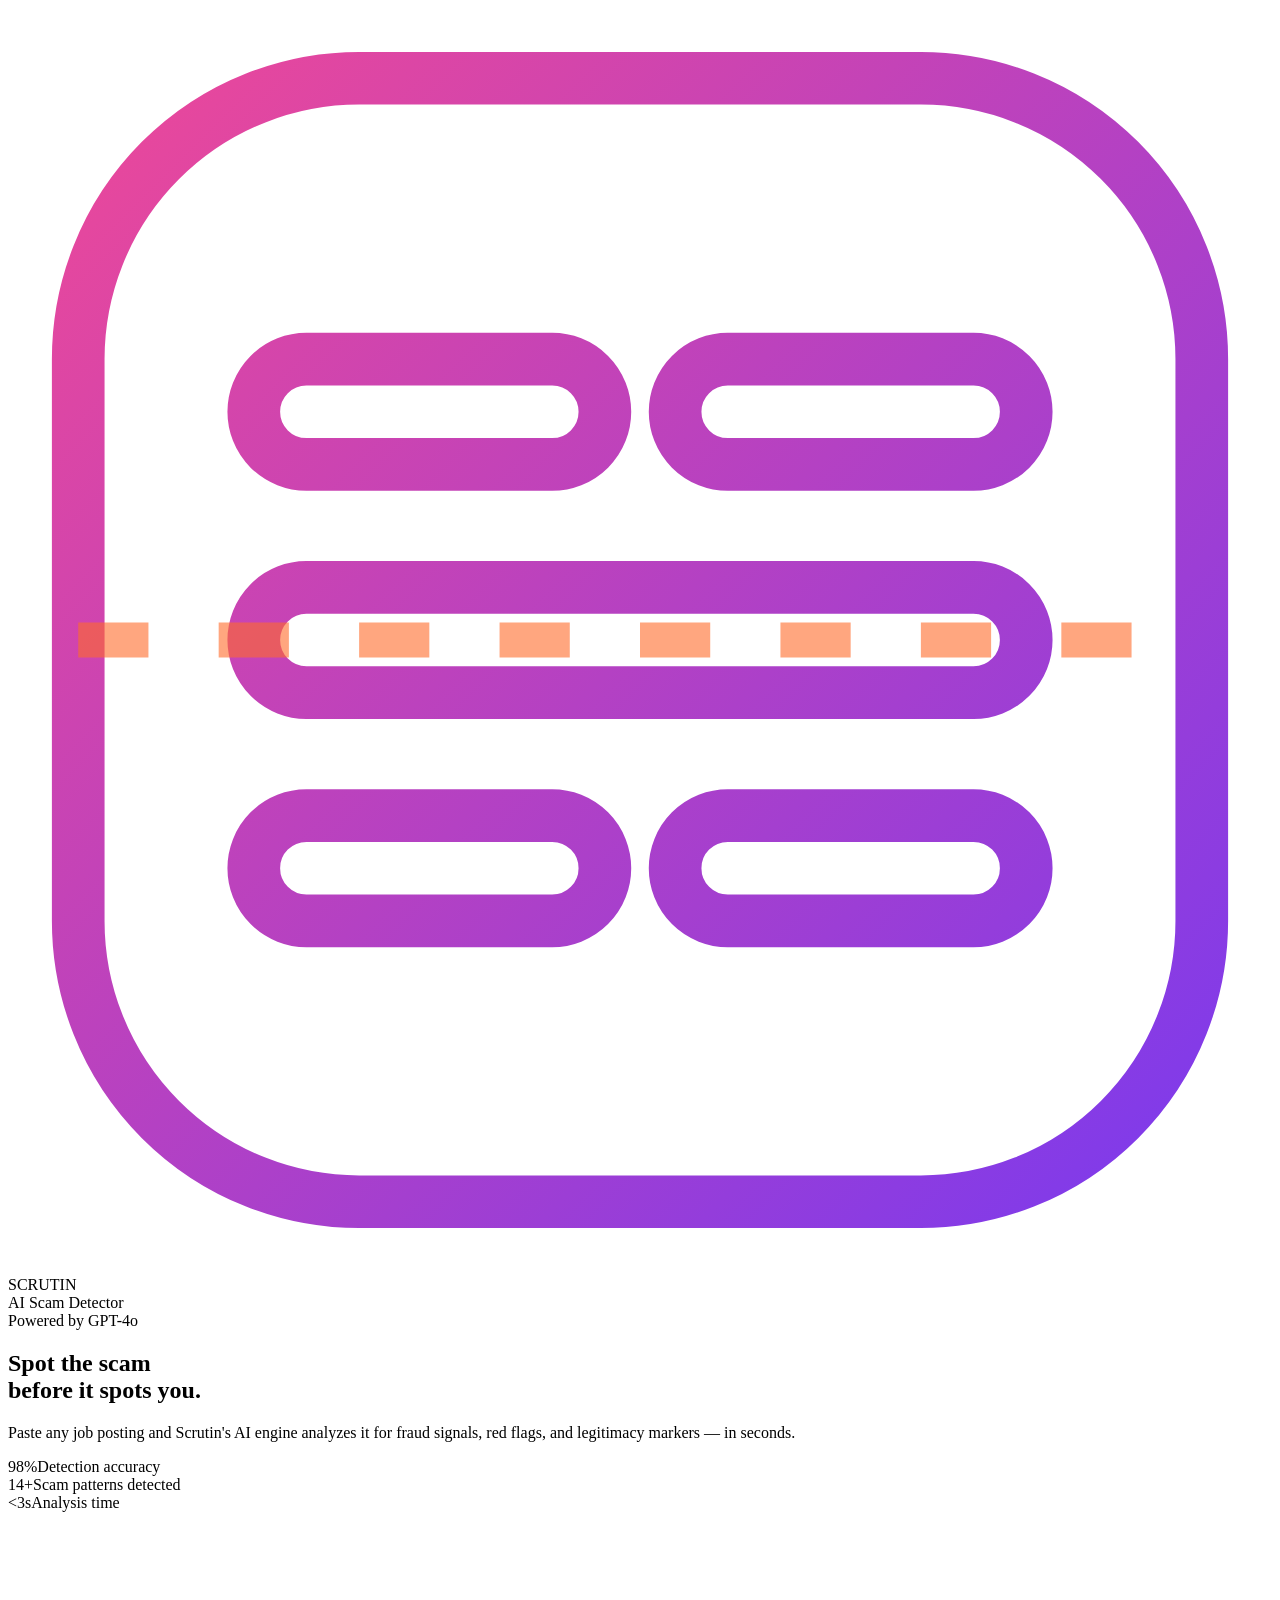
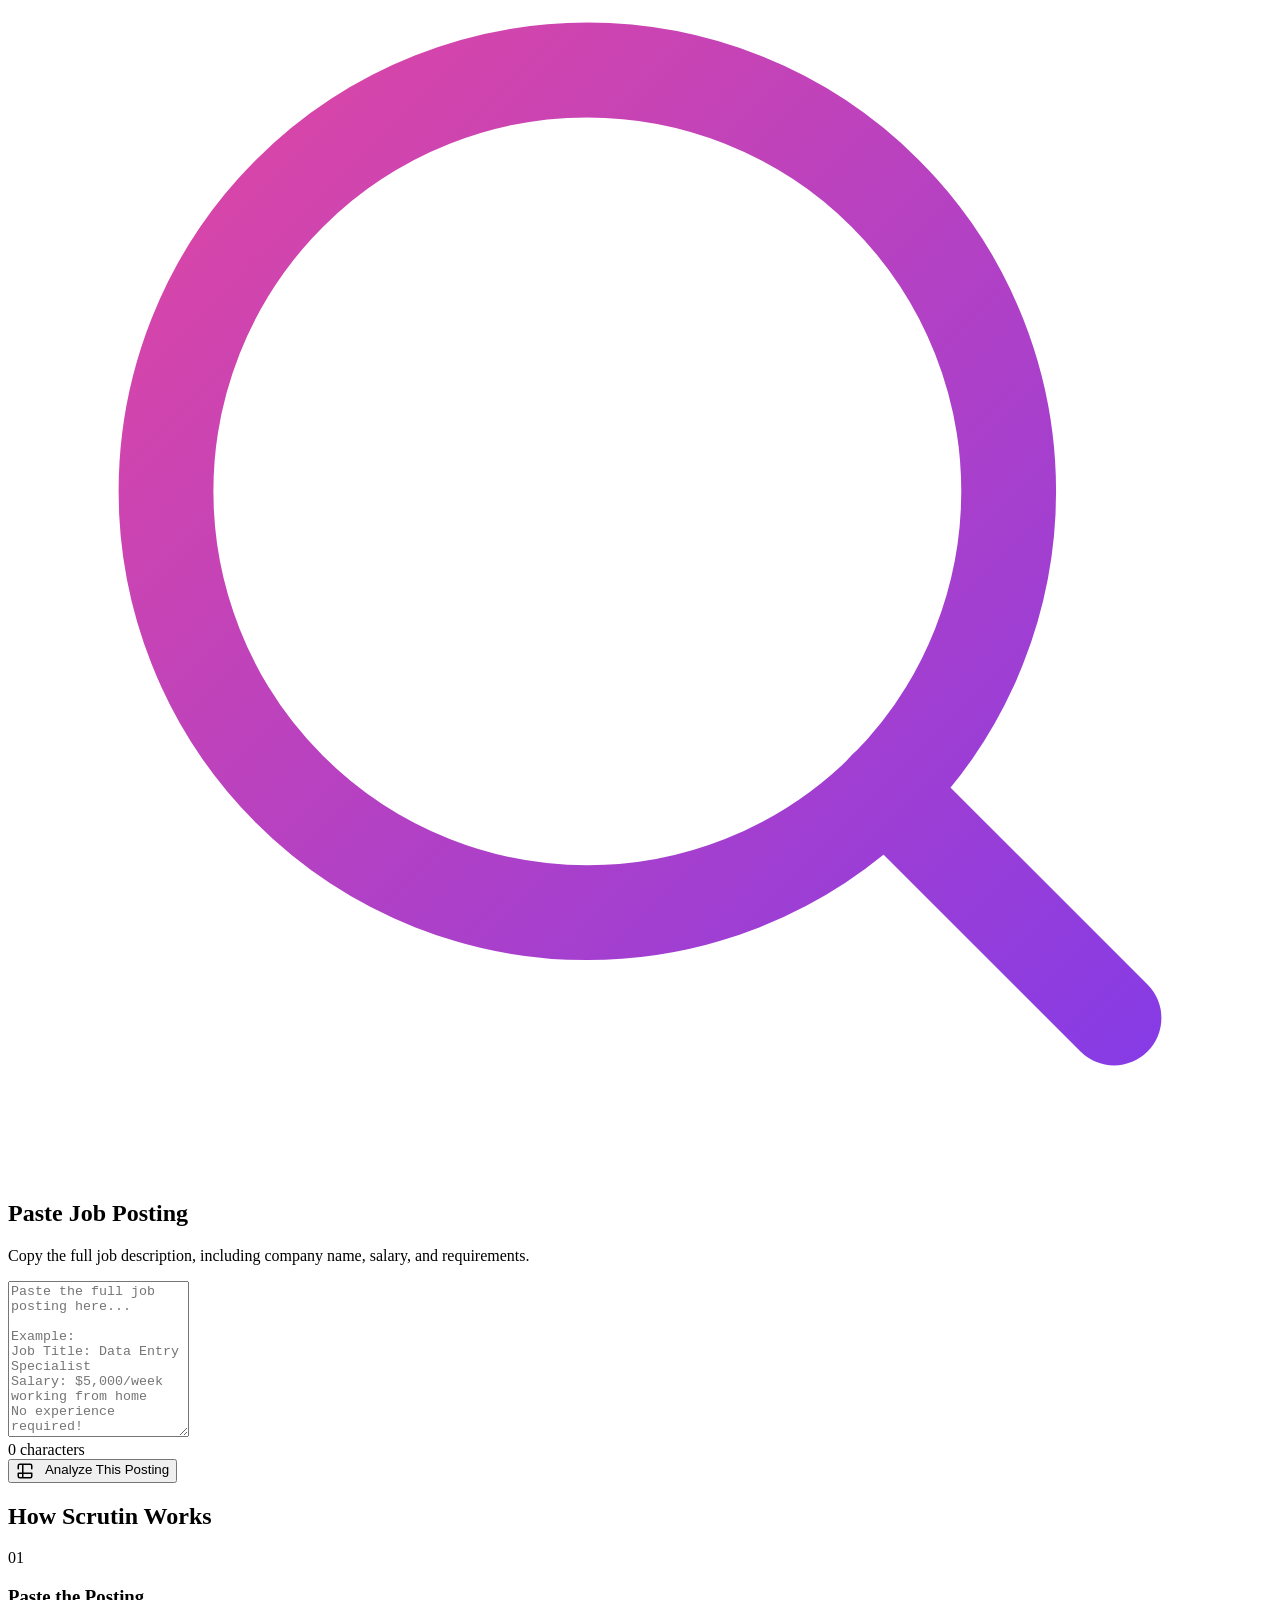
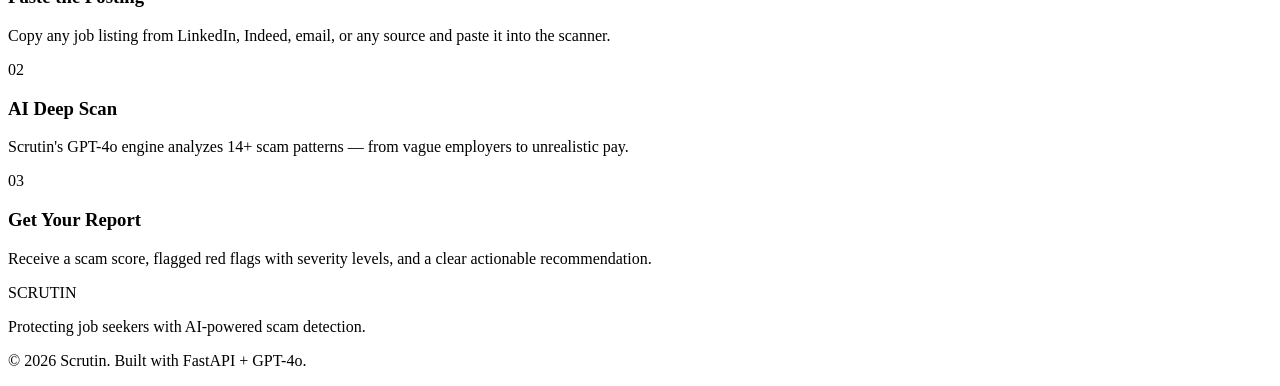
==== app/templates/index.html @ 348db533 "feat: Scrutin — AI-powered job scam detector (FastAPI + GPT-4o)" ====
<!DOCTYPE html>
<html lang="en">
<head>
  <meta charset="UTF-8" />
  <meta name="viewport" content="width=device-width, initial-scale=1.0" />
  <title>Scrutin — Spot the Scam Before It Spots You</title>
  <link rel="stylesheet" href="/static/styles.css" />
  <link rel="preconnect" href="https://fonts.googleapis.com" />
  <link rel="preconnect" href="https://fonts.gstatic.com" crossorigin />
  <link href="https://fonts.googleapis.com/css2?family=Space+Grotesk:wght@400;500;600;700&family=Inter:wght@300;400;500;600&family=Rajdhani:wght@600;700&display=swap" rel="stylesheet" />
</head>
<body>

  <!-- Background grid -->
  <div class="bg-grid"></div>

  <!-- Nav -->
  <nav class="nav">
    <div class="nav-inner">
      <div class="nav-logo">
        <svg viewBox="0 0 36 36" fill="none" xmlns="http://www.w3.org/2000/svg" class="logo-icon">
          <rect x="2" y="2" width="32" height="32" rx="8" stroke="url(#lg)" stroke-width="1.5"/>
          <rect x="7" y="10" width="10" height="3" rx="1.5" stroke="url(#lg)" stroke-width="1.5"/>
          <rect x="19" y="10" width="10" height="3" rx="1.5" stroke="url(#lg)" stroke-width="1.5"/>
          <rect x="7" y="16.5" width="22" height="3" rx="1.5" stroke="url(#lg)" stroke-width="1.5"/>
          <rect x="7" y="23" width="10" height="3" rx="1.5" stroke="url(#lg)" stroke-width="1.5"/>
          <rect x="19" y="23" width="10" height="3" rx="1.5" stroke="url(#lg)" stroke-width="1.5"/>
          <line x1="2" y1="18" x2="34" y2="18" stroke="#FF6B2B" stroke-width="1" stroke-dasharray="2 2" opacity="0.6"/>
          <defs>
            <linearGradient id="lg" x1="2" y1="2" x2="34" y2="34" gradientUnits="userSpaceOnUse">
              <stop offset="0%" stop-color="#EC4899"/>
              <stop offset="100%" stop-color="#7C3AED"/>
            </linearGradient>
          </defs>
        </svg>
        <span class="logo-text">SCRUTIN</span>
      </div>
      <div class="nav-tag">AI Scam Detector</div>
    </div>
  </nav>

  <!-- Hero -->
  <section class="hero">
    <div class="hero-inner">
      <div class="hero-badge">
        <span class="badge-dot"></span>
        Powered by GPT-4o
      </div>
      <h1 class="hero-title">
        Spot the scam<br/>
        <span class="gradient-text">before it spots you.</span>
      </h1>
      <p class="hero-sub">
        Paste any job posting and Scrutin's AI engine analyzes it for fraud signals,
        red flags, and legitimacy markers — in seconds.
      </p>
      <div class="hero-stats">
        <div class="stat"><span class="stat-num">98%</span><span class="stat-label">Detection accuracy</span></div>
        <div class="stat-divider"></div>
        <div class="stat"><span class="stat-num">14+</span><span class="stat-label">Scam patterns detected</span></div>
        <div class="stat-divider"></div>
        <div class="stat"><span class="stat-num">&lt;3s</span><span class="stat-label">Analysis time</span></div>
      </div>
    </div>
  </section>

  <!-- Scanner -->
  <section class="scanner-section">
    <div class="scanner-card">
      <div class="scanner-header">
        <div class="scanner-title-row">
          <svg class="scan-icon" viewBox="0 0 24 24" fill="none" stroke="url(#iconGrad)" stroke-width="1.8" stroke-linecap="round" stroke-linejoin="round">
            <circle cx="11" cy="11" r="8"/>
            <line x1="21" y1="21" x2="16.65" y2="16.65"/>
            <defs>
              <linearGradient id="iconGrad" x1="0" y1="0" x2="24" y2="24" gradientUnits="userSpaceOnUse">
                <stop offset="0%" stop-color="#EC4899"/>
                <stop offset="100%" stop-color="#7C3AED"/>
              </linearGradient>
            </defs>
          </svg>
          <h2 class="scanner-title">Paste Job Posting</h2>
        </div>
        <p class="scanner-sub">Copy the full job description, including company name, salary, and requirements.</p>
      </div>

      <textarea
        id="postingInput"
        class="posting-input"
        placeholder="Paste the full job posting here...

Example:
Job Title: Data Entry Specialist
Salary: $5,000/week working from home
No experience required! 
Contact us at jobs.hiring2024@gmail.com
We need your SSN and bank details to process your application..."
        rows="10"
      ></textarea>

      <div class="char-count" id="charCount">0 characters</div>

      <button class="analyze-btn" id="analyzeBtn" onclick="analyzePosting()">
        <span id="btnText">
          <svg viewBox="0 0 24 24" fill="none" stroke="currentColor" stroke-width="2" stroke-linecap="round" stroke-linejoin="round" style="width:18px;height:18px;display:inline-block;vertical-align:middle;margin-right:8px;">
            <path d="M9 3H5a2 2 0 0 0-2 2v4m6-6h10a2 2 0 0 1 2 2v4M9 3v18m0 0h10a2 2 0 0 0 2-2v-4M9 21H5a2 2 0 0 1-2-2v-4m0 0h18"/>
          </svg>
          Analyze This Posting
        </span>
        <span id="btnLoading" style="display:none;">
          <span class="spinner"></span> Scanning...
        </span>
      </button>
    </div>
  </section>

  <!-- Results -->
  <section class="results-section" id="resultsSection" style="display:none;">
    <div class="results-inner" id="resultsInner"></div>
  </section>

  <!-- How it works -->
  <section class="how-section">
    <div class="how-inner">
      <h2 class="how-title">How Scrutin Works</h2>
      <div class="how-grid">
        <div class="how-card">
          <div class="how-num">01</div>
          <h3>Paste the Posting</h3>
          <p>Copy any job listing from LinkedIn, Indeed, email, or any source and paste it into the scanner.</p>
        </div>
        <div class="how-card">
          <div class="how-num">02</div>
          <h3>AI Deep Scan</h3>
          <p>Scrutin's GPT-4o engine analyzes 14+ scam patterns — from vague employers to unrealistic pay.</p>
        </div>
        <div class="how-card">
          <div class="how-num">03</div>
          <h3>Get Your Report</h3>
          <p>Receive a scam score, flagged red flags with severity levels, and a clear actionable recommendation.</p>
        </div>
      </div>
    </div>
  </section>

  <!-- Footer -->
  <footer class="footer">
    <div class="footer-inner">
      <div class="footer-logo">
        <span class="logo-text" style="font-size:1rem;">SCRUTIN</span>
      </div>
      <p class="footer-sub">Protecting job seekers with AI-powered scam detection.</p>
      <p class="footer-copy">© 2026 Scrutin. Built with FastAPI + GPT-4o.</p>
    </div>
  </footer>

  <script src="/static/app.js"></script>
</body>
</html>
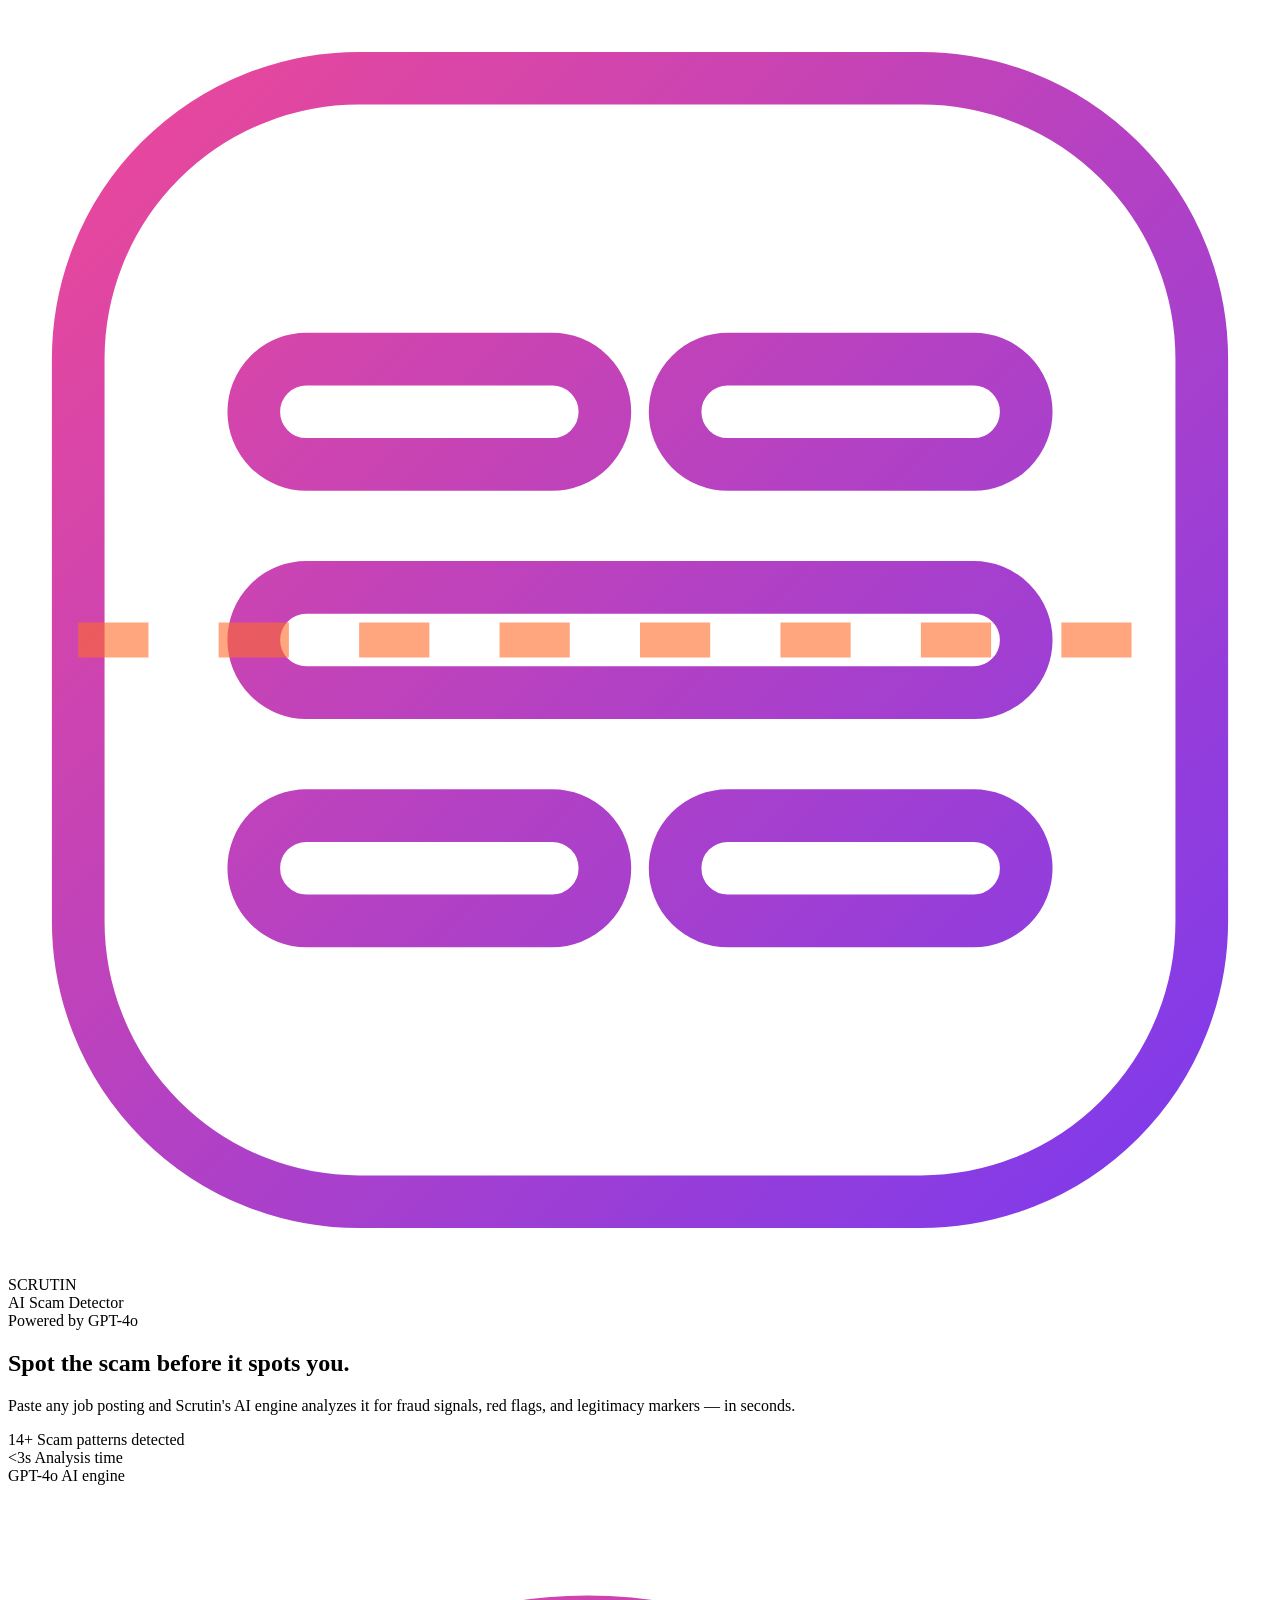
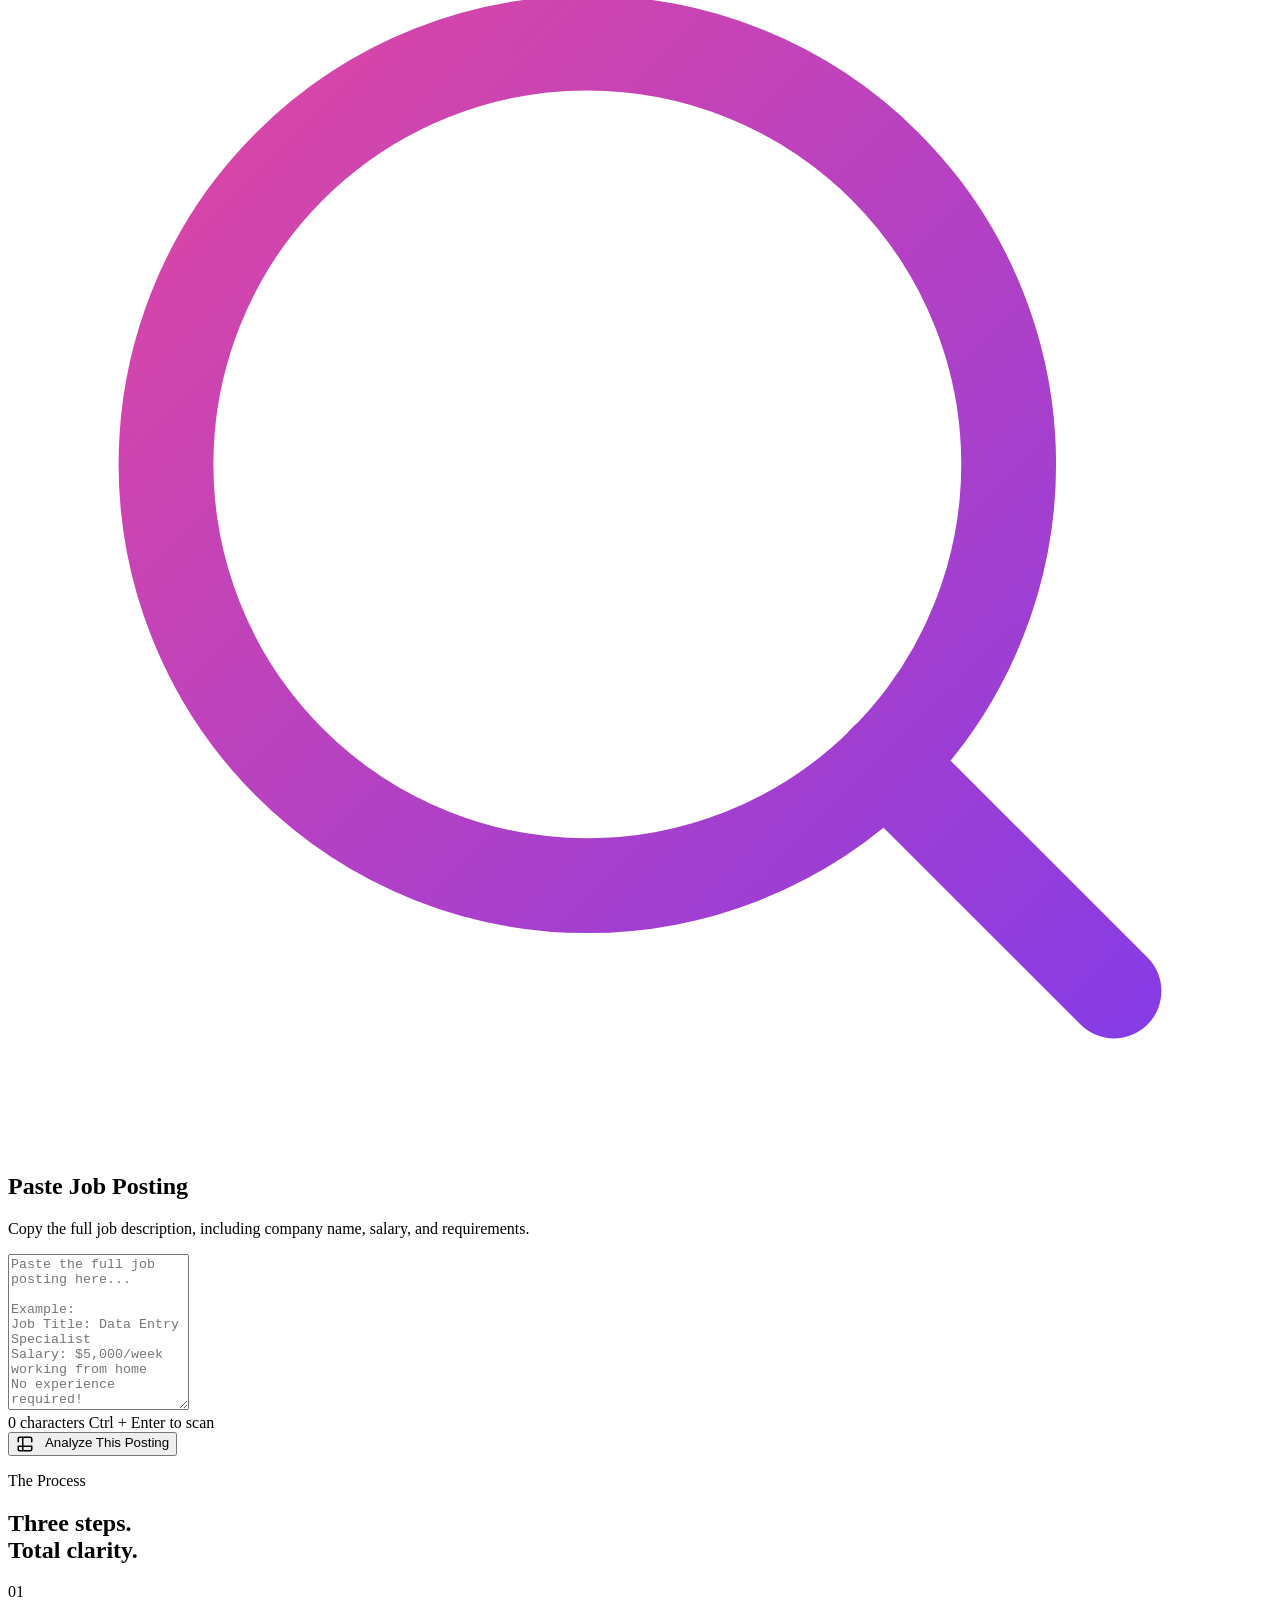
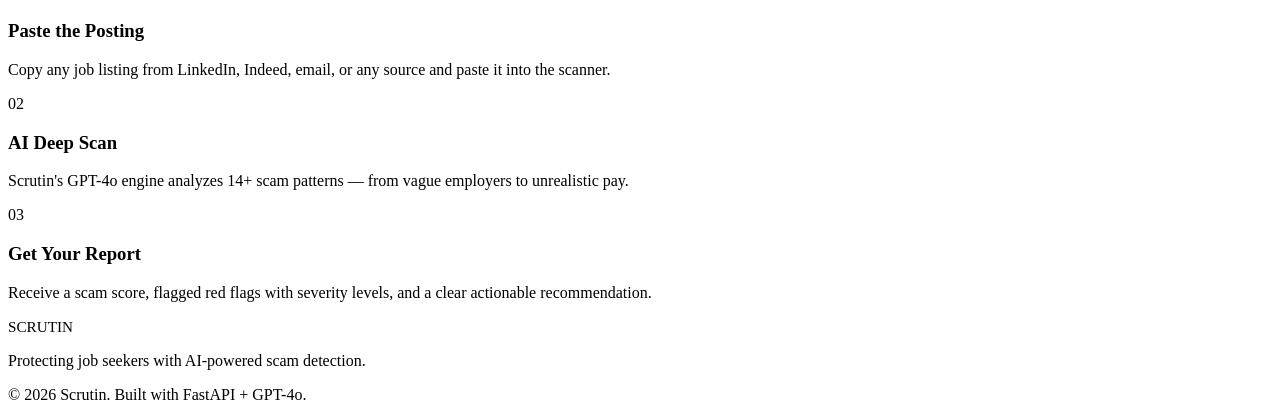
==== commit 71ea72a3: "feat: editorial redesign — split hero layout, new design system - Split grid hero: massive headline " ====
--- a/app/templates/index.html
+++ b/app/templates/index.html
@@ -4,6 +4,7 @@
   <meta charset="UTF-8" />
   <meta name="viewport" content="width=device-width, initial-scale=1.0" />
   <title>Scrutin — Spot the Scam Before It Spots You</title>
+  <meta name="description" content="Scrutin uses GPT-4o to analyze job postings for scam signals, red flags, and legitimacy markers in seconds." />
   <link rel="stylesheet" href="/static/styles.css" />
   <link rel="preconnect" href="https://fonts.googleapis.com" />
   <link rel="preconnect" href="https://fonts.gstatic.com" crossorigin />
@@ -11,118 +12,134 @@
 </head>
 <body>
 
-  <!-- Background grid -->
-  <div class="bg-grid"></div>
-
   <!-- Nav -->
   <nav class="nav">
-    <div class="nav-inner">
-      <div class="nav-logo">
-        <svg viewBox="0 0 36 36" fill="none" xmlns="http://www.w3.org/2000/svg" class="logo-icon">
-          <rect x="2" y="2" width="32" height="32" rx="8" stroke="url(#lg)" stroke-width="1.5"/>
-          <rect x="7" y="10" width="10" height="3" rx="1.5" stroke="url(#lg)" stroke-width="1.5"/>
-          <rect x="19" y="10" width="10" height="3" rx="1.5" stroke="url(#lg)" stroke-width="1.5"/>
-          <rect x="7" y="16.5" width="22" height="3" rx="1.5" stroke="url(#lg)" stroke-width="1.5"/>
-          <rect x="7" y="23" width="10" height="3" rx="1.5" stroke="url(#lg)" stroke-width="1.5"/>
-          <rect x="19" y="23" width="10" height="3" rx="1.5" stroke="url(#lg)" stroke-width="1.5"/>
-          <line x1="2" y1="18" x2="34" y2="18" stroke="#FF6B2B" stroke-width="1" stroke-dasharray="2 2" opacity="0.6"/>
-          <defs>
-            <linearGradient id="lg" x1="2" y1="2" x2="34" y2="34" gradientUnits="userSpaceOnUse">
-              <stop offset="0%" stop-color="#EC4899"/>
-              <stop offset="100%" stop-color="#7C3AED"/>
-            </linearGradient>
-          </defs>
-        </svg>
-        <span class="logo-text">SCRUTIN</span>
-      </div>
-      <div class="nav-tag">AI Scam Detector</div>
+    <div class="nav-logo">
+      <svg viewBox="0 0 36 36" fill="none" xmlns="http://www.w3.org/2000/svg" class="logo-icon" aria-label="Scrutin logo">
+        <rect x="2" y="2" width="32" height="32" rx="8" stroke="url(#lg)" stroke-width="1.5"/>
+        <rect x="7" y="10" width="10" height="3" rx="1.5" stroke="url(#lg)" stroke-width="1.5"/>
+        <rect x="19" y="10" width="10" height="3" rx="1.5" stroke="url(#lg)" stroke-width="1.5"/>
+        <rect x="7" y="16.5" width="22" height="3" rx="1.5" stroke="url(#lg)" stroke-width="1.5"/>
+        <rect x="7" y="23" width="10" height="3" rx="1.5" stroke="url(#lg)" stroke-width="1.5"/>
+        <rect x="19" y="23" width="10" height="3" rx="1.5" stroke="url(#lg)" stroke-width="1.5"/>
+        <line x1="2" y1="18" x2="34" y2="18" stroke="#FF6B2B" stroke-width="1" stroke-dasharray="2 2" opacity="0.6"/>
+        <defs>
+          <linearGradient id="lg" x1="2" y1="2" x2="34" y2="34" gradientUnits="userSpaceOnUse">
+            <stop offset="0%" stop-color="#EC4899"/>
+            <stop offset="100%" stop-color="#7C3AED"/>
+          </linearGradient>
+        </defs>
+      </svg>
+      <span class="logo-text">SCRUTIN</span>
     </div>
+    <div class="nav-tag">AI Scam Detector</div>
   </nav>
 
-  <!-- Hero -->
+  <!-- Hero — split layout -->
   <section class="hero">
-    <div class="hero-inner">
+
+    <!-- Left panel: headline -->
+    <div class="hero-left">
       <div class="hero-badge">
         <span class="badge-dot"></span>
         Powered by GPT-4o
       </div>
+
       <h1 class="hero-title">
-        Spot the scam<br/>
-        <span class="gradient-text">before it spots you.</span>
+        Spot the scam
+        <span class="hero-title-accent">before it spots you.</span>
       </h1>
+
       <p class="hero-sub">
         Paste any job posting and Scrutin's AI engine analyzes it for fraud signals,
         red flags, and legitimacy markers — in seconds.
       </p>
+
       <div class="hero-stats">
-        <div class="stat"><span class="stat-num">98%</span><span class="stat-label">Detection accuracy</span></div>
-        <div class="stat-divider"></div>
-        <div class="stat"><span class="stat-num">14+</span><span class="stat-label">Scam patterns detected</span></div>
-        <div class="stat-divider"></div>
-        <div class="stat"><span class="stat-num">&lt;3s</span><span class="stat-label">Analysis time</span></div>
+        <div class="stat">
+          <span class="stat-num">14+</span>
+          <span class="stat-label">Scam patterns detected</span>
+        </div>
+        <div class="stat">
+          <span class="stat-num">&lt;3s</span>
+          <span class="stat-label">Analysis time</span>
+        </div>
+        <div class="stat">
+          <span class="stat-num">GPT-4o</span>
+          <span class="stat-label">AI engine</span>
+        </div>
       </div>
     </div>
-  </section>
 
-  <!-- Scanner -->
-  <section class="scanner-section">
-    <div class="scanner-card">
-      <div class="scanner-header">
-        <div class="scanner-title-row">
-          <svg class="scan-icon" viewBox="0 0 24 24" fill="none" stroke="url(#iconGrad)" stroke-width="1.8" stroke-linecap="round" stroke-linejoin="round">
-            <circle cx="11" cy="11" r="8"/>
-            <line x1="21" y1="21" x2="16.65" y2="16.65"/>
-            <defs>
-              <linearGradient id="iconGrad" x1="0" y1="0" x2="24" y2="24" gradientUnits="userSpaceOnUse">
-                <stop offset="0%" stop-color="#EC4899"/>
-                <stop offset="100%" stop-color="#7C3AED"/>
-              </linearGradient>
-            </defs>
-          </svg>
-          <h2 class="scanner-title">Paste Job Posting</h2>
+    <!-- Right panel: scanner card -->
+    <div class="hero-right">
+      <div class="scanner-card">
+        <div class="scanner-header">
+          <div class="scanner-title-row">
+            <svg class="scan-icon" viewBox="0 0 24 24" fill="none" stroke-width="1.8" stroke-linecap="round" stroke-linejoin="round">
+              <defs>
+                <linearGradient id="iconGrad" x1="0" y1="0" x2="24" y2="24" gradientUnits="userSpaceOnUse">
+                  <stop offset="0%" stop-color="#EC4899"/>
+                  <stop offset="100%" stop-color="#7C3AED"/>
+                </linearGradient>
+              </defs>
+              <circle cx="11" cy="11" r="8" stroke="url(#iconGrad)"/>
+              <line x1="21" y1="21" x2="16.65" y2="16.65" stroke="url(#iconGrad)"/>
+            </svg>
+            <h2 class="scanner-title">Paste Job Posting</h2>
+          </div>
+          <p class="scanner-sub">Copy the full job description, including company name, salary, and requirements.</p>
         </div>
-        <p class="scanner-sub">Copy the full job description, including company name, salary, and requirements.</p>
-      </div>
 
-      <textarea
-        id="postingInput"
-        class="posting-input"
-        placeholder="Paste the full job posting here...
+        <textarea
+          id="postingInput"
+          class="posting-input"
+          placeholder="Paste the full job posting here...
 
 Example:
 Job Title: Data Entry Specialist
 Salary: $5,000/week working from home
-No experience required! 
+No experience required!
 Contact us at jobs.hiring2024@gmail.com
 We need your SSN and bank details to process your application..."
-        rows="10"
-      ></textarea>
+          rows="10"
+        ></textarea>
 
-      <div class="char-count" id="charCount">0 characters</div>
+        <div class="input-footer">
+          <span class="char-count" id="charCount">0 characters</span>
+          <span class="hint">Ctrl + Enter to scan</span>
+        </div>
 
-      <button class="analyze-btn" id="analyzeBtn" onclick="analyzePosting()">
-        <span id="btnText">
-          <svg viewBox="0 0 24 24" fill="none" stroke="currentColor" stroke-width="2" stroke-linecap="round" stroke-linejoin="round" style="width:18px;height:18px;display:inline-block;vertical-align:middle;margin-right:8px;">
-            <path d="M9 3H5a2 2 0 0 0-2 2v4m6-6h10a2 2 0 0 1 2 2v4M9 3v18m0 0h10a2 2 0 0 0 2-2v-4M9 21H5a2 2 0 0 1-2-2v-4m0 0h18"/>
-          </svg>
-          Analyze This Posting
-        </span>
-        <span id="btnLoading" style="display:none;">
-          <span class="spinner"></span> Scanning...
-        </span>
-      </button>
+        <button class="analyze-btn" id="analyzeBtn" onclick="analyzePosting()">
+          <span id="btnText">
+            <svg viewBox="0 0 24 24" fill="none" stroke="currentColor" stroke-width="2" stroke-linecap="round" stroke-linejoin="round" style="width:18px;height:18px;display:inline-block;vertical-align:middle;margin-right:8px;">
+              <path d="M9 3H5a2 2 0 0 0-2 2v4m6-6h10a2 2 0 0 1 2 2v4M9 3v18m0 0h10a2 2 0 0 0 2-2v-4M9 21H5a2 2 0 0 1-2-2v-4m0 0h18"/>
+            </svg>
+            Analyze This Posting
+          </span>
+          <span id="btnLoading" style="display:none;">
+            <span class="spinner"></span> Scanning...
+          </span>
+        </button>
+      </div>
     </div>
   </section>
 
   <!-- Results -->
   <section class="results-section" id="resultsSection" style="display:none;">
-    <div class="results-inner" id="resultsInner"></div>
+    <div class="results-inner" id="resultsInner">
+      <div class="results-header">
+        <h2>Analysis Report</h2>
+        <div class="results-divider"></div>
+      </div>
+    </div>
   </section>
 
   <!-- How it works -->
   <section class="how-section">
     <div class="how-inner">
-      <h2 class="how-title">How Scrutin Works</h2>
+      <p class="how-label">The Process</p>
+      <h2 class="how-title">Three steps.<br/>Total clarity.</h2>
       <div class="how-grid">
         <div class="how-card">
           <div class="how-num">01</div>
@@ -145,13 +162,9 @@
 
   <!-- Footer -->
   <footer class="footer">
-    <div class="footer-inner">
-      <div class="footer-logo">
-        <span class="logo-text" style="font-size:1rem;">SCRUTIN</span>
-      </div>
-      <p class="footer-sub">Protecting job seekers with AI-powered scam detection.</p>
-      <p class="footer-copy">© 2026 Scrutin. Built with FastAPI + GPT-4o.</p>
-    </div>
+    <span class="logo-text" style="font-size:0.95rem;">SCRUTIN</span>
+    <p class="footer-sub">Protecting job seekers with AI-powered scam detection.</p>
+    <p class="footer-copy">© 2026 Scrutin. Built with FastAPI + GPT-4o.</p>
   </footer>
 
   <script src="/static/app.js"></script>
